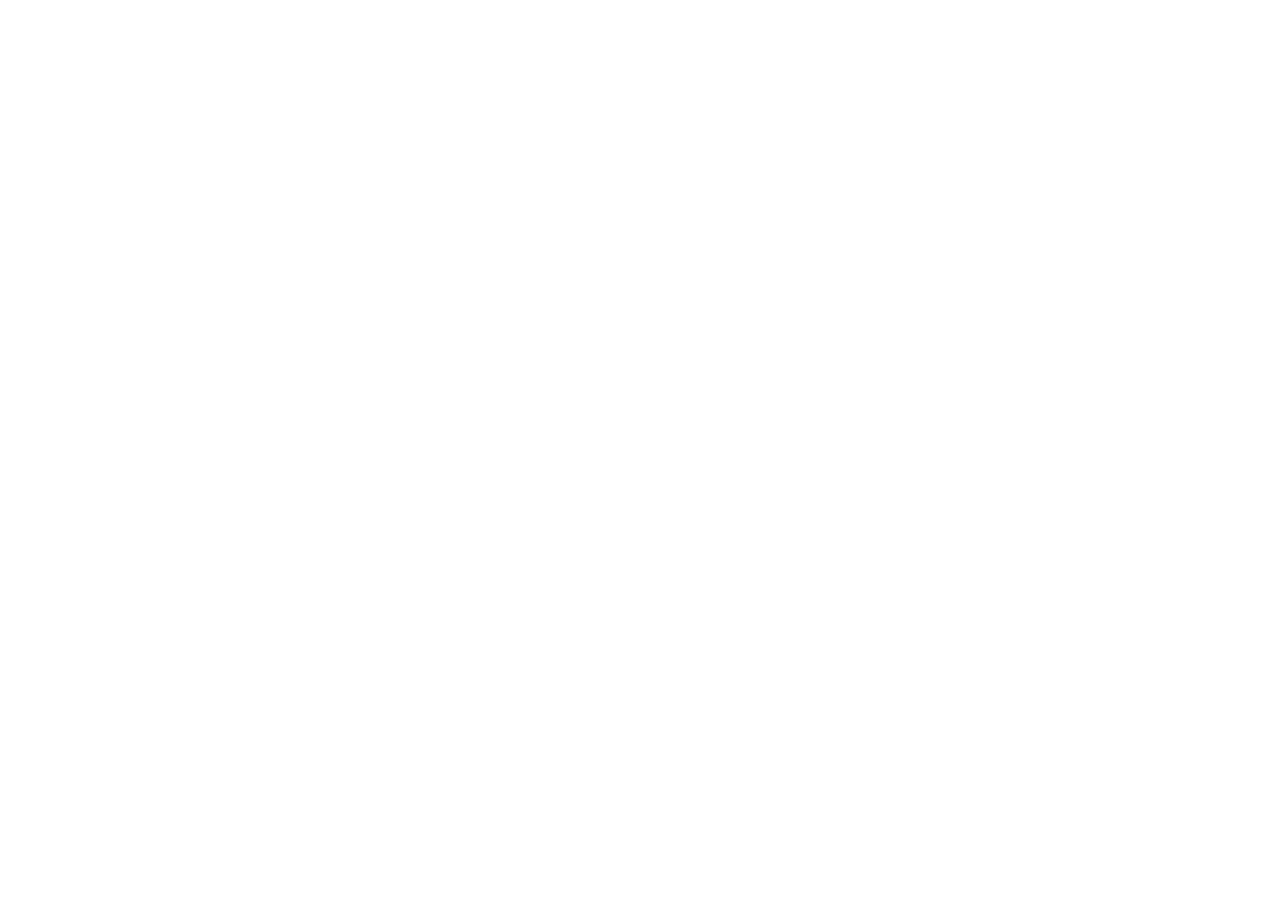
==== sign in + register/index.html @ 9872bf0c "created files" ====
<!DOCTYPE html>
<html lang="en">
<head>
    <meta charset="UTF-8">
    <meta http-equiv="X-UA-Compatible" content="IE=edge">
    <meta name="viewport" content="width=device-width, initial-scale=1.0">
    <title>Document</title>
</head>
<body>
    
</body>
</html>
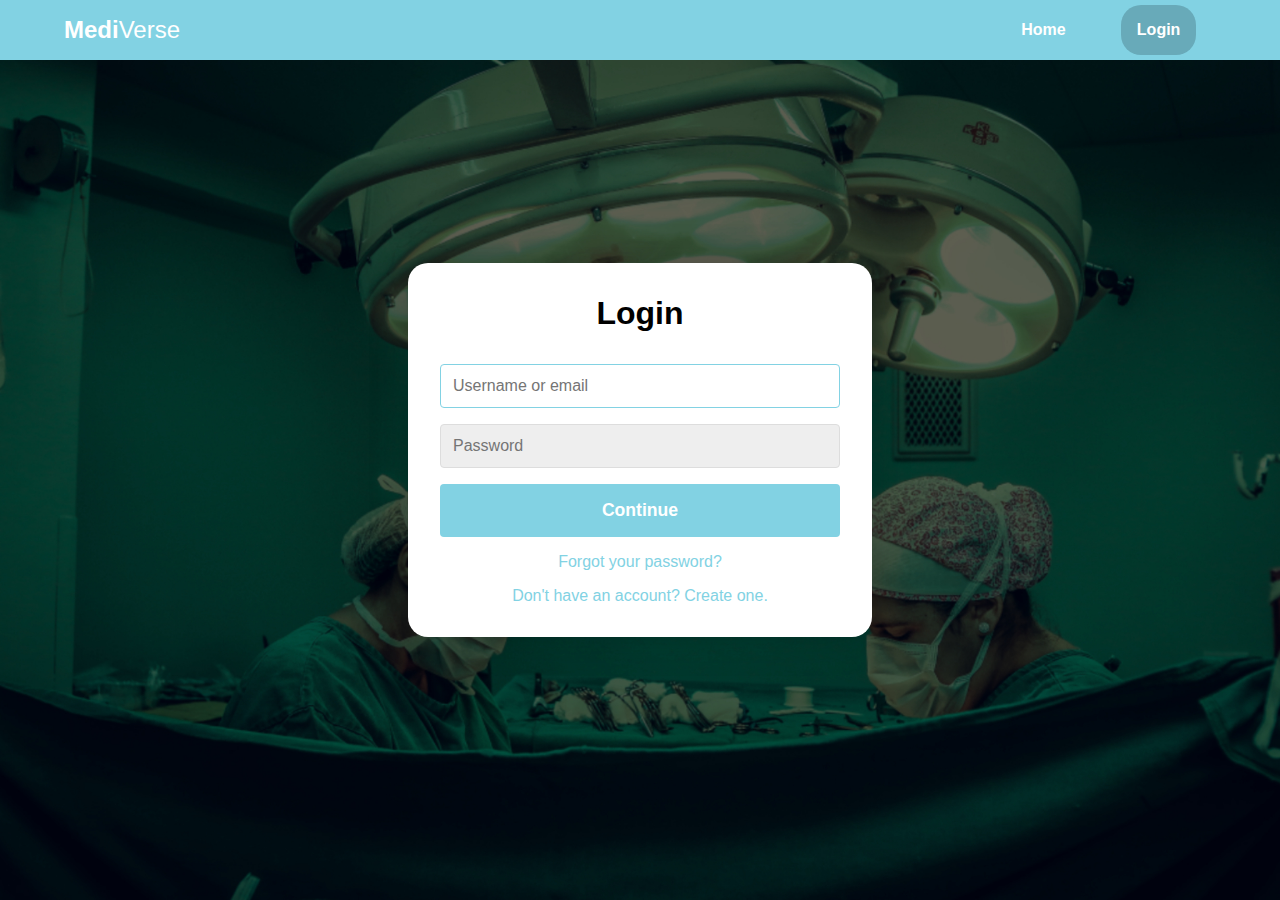
==== commit 8785470f: "login and register" ====
--- a/sign in + register/index.html
+++ b/sign in + register/index.html
@@ -4,9 +4,195 @@
     <meta charset="UTF-8">
     <meta http-equiv="X-UA-Compatible" content="IE=edge">
     <meta name="viewport" content="width=device-width, initial-scale=1.0">
-    <title>Document</title>
+    <link rel="stylesheet" href="style.css">
+    <title> sign up | register</title>
+
 </head>
 <body>
+
+    <nav>
+        <input id="nav-toggle" type="checkbox">
+        <div class="logo"><strong>Medi</strong> Verse</div>
+        <ul class="links">
+            <li><a href="../index.html" >Home</a></li>
+            <li><a href="#about" class="is-active">Login</a></li>
+        </ul>
+        <label for="nav-toggle" class="icon-burger">
+            <div class="line"></div>
+            <div class="line"></div>
+            <div class="line"></div>
+        </label>
+
+        <!--styling navbar-->
+        
+        <style>
+            nav {
+                position: fixed;
+                z-index: 10;
+                left: 0;
+                right: 0;
+                top: 0;
+                font-family: "coco gothic", sans-serif;
+                padding: 0 5%;
+                height: 60px;
+                background-color: #82d2e3;
+            }
+            nav .logo {
+                float: left;
+                width: 40%;
+                height: 100%;
+                display: flex;
+                align-items: center;
+                font-size: 24px;
+                color: #fff;
+            }
+            nav .links {
+                float: right;
+                padding: 0;
+                margin: 0;
+                width: 20%;
+                height: 100%;
+                display: flex;
+                justify-content: space-around;
+                align-items: center;
+            }
+            nav .links li {
+            list-style: none;
+            }
+                nav .links a {
+                display: block;
+                padding: 1em;
+                font-size: 16px;
+                font-weight: bold;
+                color: #fff;
+                text-decoration: none;
+                border-radius: 20px;
+                transition: 0.4s;
+            }
+
+            nav .links a:hover,
+            nav .links a.is-active {
+            background-color: #68aab9;
+            }
+
+                #nav-toggle {
+                position: absolute;
+                top: -100px;
+            }
+            nav .icon-burger {
+                display: none;
+                position: absolute;
+                right: 5%;
+                top: 50%;
+                transform: translateY(-50%);
+            }
+                nav .icon-burger .line {
+                width: 30px;
+                height: 5px;
+                background-color: #fff;
+                margin: 5px;
+                border-radius: 3px;
+                transition: all 0.3s ease-in-out;
+            }
+            @media screen and (max-width: 768px) {
+            nav .logo {
+                    float: none;
+                    width: auto;
+                    justify-content: center;
+            }
+            nav .links {
+                    float: none;
+                    position: fixed;
+                    z-index: 9;
+                    left: 0;
+                    right: 0;
+                    top: 60px;
+                    bottom: 100%;
+                    width: auto;
+                    height: auto;
+                    flex-direction: column;
+                    justify-content: space-evenly;
+                    background-color: rgb(47, 39, 39);
+                    overflow: hidden;
+                    box-sizing: border-box;
+                    transition: all 0.5s ease-in-out;
+            }
+
+            nav .links a {
+                    font-size: 20px;
+                    border-radius: 100px;
+                    transition: 0.4s;
+            }
+
+            nav :checked ~ .links {
+                    bottom: 0;
+            }
+            nav .icon-burger {
+                    display: block;
+            }
+            nav :checked ~ .icon-burger .line:nth-child(1) {
+                transform: translateY(10px) rotate(225deg);
+            }
+            nav :checked ~ .icon-burger .line:nth-child(3) {
+                transform: translateY(-10px) rotate(-225deg);
+            }
+            nav :checked ~ .icon-burger .line:nth-child(2) {
+                opacity: 0;
+            }
+            }
+
+        </style>
+    </nav>
     
+    <div class="container">
+        <form class="form" id="login">
+            <h1 class="form__title">Login</h1>
+            <div class="form__message form__message--error"></div>
+            <div class="form__input-group">
+                <input type="text" class="form__input" autofocus placeholder="Username or email">
+                <div class="form__input-error-message"></div>
+            </div>
+            <div class="form__input-group">
+                <input type="password" class="form__input" auto focus placeholder="Password">
+                <div class="form__input-error-message"></div>
+            </div>
+
+            <button class="form__button" type="submit">Continue</button>
+
+            <p class="form__text">
+                <a href="#" class="form__link">Forgot your password?</a>
+            </p>
+            <p class="form__text">
+                <a href = "#" class="form__link" id="linkCreateAccount">Don't have an account? Create one.</a>
+            </p>
+        </form>
+        <form class="form form--hidden" id="createAccount">
+            <h1 class="form__title">Create Account</h1>
+            <div class="form__message form__message--error"></div>
+            <div class="form__input-group">
+                <input type="text" class="form__input" id="signupUsername" autofocus placeholder="Username">
+                <div class="form__input-error-message"></div>
+            </div>
+            <div class="form__input-group">
+                <input type="text" class="form__input" autofocus placeholder="Email Address">
+                <div class="form__input-error-message"></div>
+            </div>
+            <div class="form__input-group">
+                <input type="password" class="form__input" autofocus placeholder="Password">
+                <div class="form__input-error-message"></div>
+            </div>
+            <div class="form__input-group">
+                <input type="password" class="form__input" autofocus placeholder="Confirm Password">
+                <div class="form__input-error-message"></div>
+            </div>
+
+            <button class="form__button" type="submit">Continue</button>
+
+            <p class="form__text">
+                <a href = "#" class="form__link" id="linkLogin">Already have an account? Login.</a>
+            </p>
+        </form>
+    </div>
+    <script src="app.js"></script>
 </body>
 </html>--- a/sign in + register/style.css
+++ b/sign in + register/style.css
@@ -0,0 +1,128 @@
+body {
+  --color-primary: #82d2e3;
+  --color-primary-dark: #68aab9;
+  --color-error: #cc3333;
+  --color-success: #4bb544;
+  --border-radius: 4px;
+
+  margin: 0;
+  height: 100vh;
+  display: flex;
+  align-items: center;
+  justify-content: center;
+  font-size: 18px;
+  background: url(./background.jpg);
+  background-size: cover;
+}
+
+.container {
+  width: 400px;
+  max-width: 400px;
+  margin: 1rem;
+  padding: 2rem;
+  box-shadow: 0 0 40px rgba(0, 0, 0, 0.2);
+  border-radius: 20px;
+  background-color: white;
+}
+
+.container,
+.form__input,
+.form__button {
+  font: 500 1rem "Messina Sans Regular", Sans-serif;
+}
+
+.form--hidden {
+  display: none;
+}
+.form > *:first-child {
+  margin-top: 0;
+}
+.form > *:last-child {
+  margin-bottom: 0;
+}
+
+.form__title {
+  margin-bottom: 2rem;
+  text-align: center;
+}
+
+.form__message {
+  text-align: center;
+  margin-bottom: 1rem;
+}
+
+.form__message--success {
+  color: var(--color-success);
+}
+
+.form__message--error {
+  color: var(--color-error);
+}
+
+.form__input-group {
+  margin-bottom: 1rem;
+}
+
+.form__input {
+  display: block;
+  width: 100%;
+  padding: 0.75rem;
+  box-sizing: border-box;
+  border-radius: var(--border-radius);
+  border: 1px solid #dddddd;
+  outline: none;
+  background: #eeeeee;
+  transition: background 0.2s, border-color 0.2s;
+}
+
+.form__input:focus {
+  border-color: var(--color-primary);
+  background: #fff;
+}
+
+.form__input--error {
+  color: var(--color-error);
+  border-color: var(--color-error);
+}
+
+.form__input-error-message {
+  margin-top: 0.5rem;
+  font-size: 0.85rem;
+  color: var(--color-error);
+}
+
+.form__button {
+  width: 100%;
+  padding: 1rem 2rem;
+  font-weight: bold;
+  font-size: 1.1rem;
+  color: #ffffff;
+  border: none;
+  border-radius: var(--border-radius);
+  outline: none;
+  cursor: pointer;
+  background: var(--color-primary);
+  transition: 0.4s;
+}
+
+.form__button:hover {
+  background: var(--color-primary-dark);
+}
+
+.form__button:active {
+  transform: scale(0.98);
+}
+
+.form__text {
+  text-align: center;
+}
+
+.form__link {
+  color: var(--color-primary);
+  text-decoration: none;
+  cursor: pointer;
+}
+
+.form__link:hover {
+  text-decoration: underline;
+}
